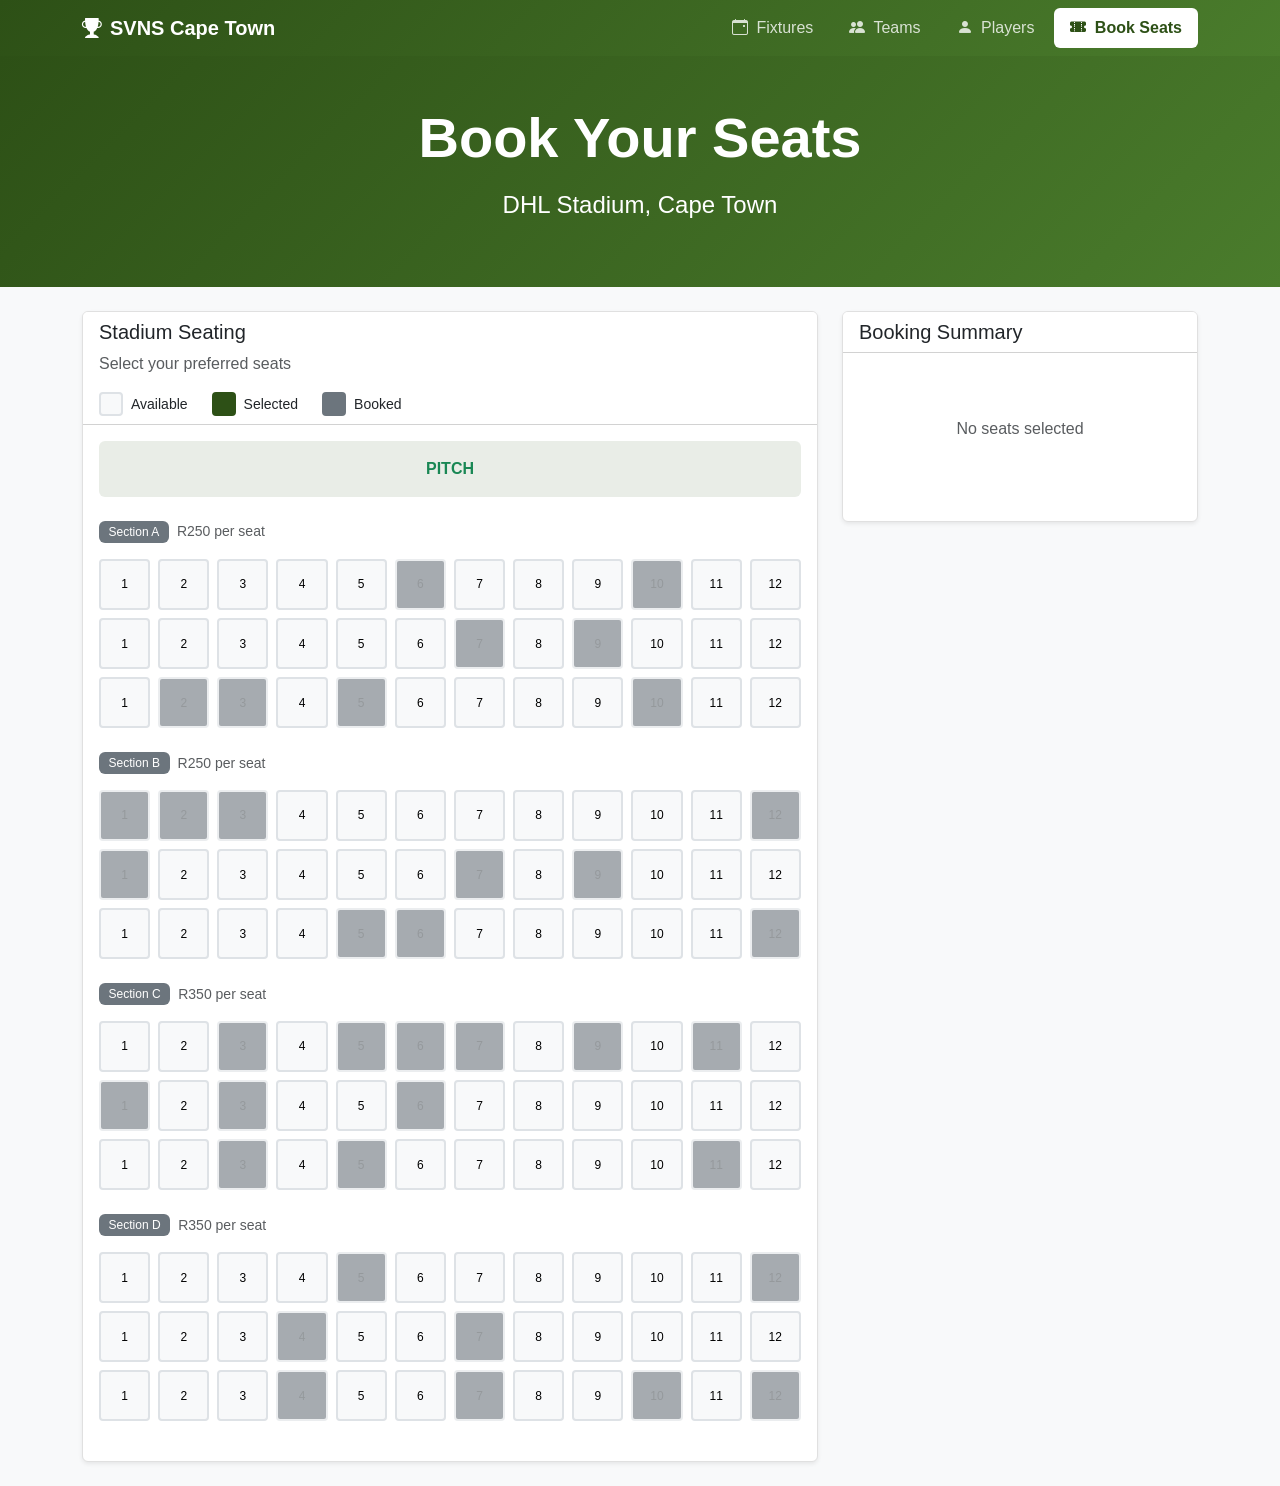
==== booking.html @ 6f95e70f "first commit" ====
<!DOCTYPE html>
<html lang="en">
<head>
    <meta charset="UTF-8">
    <meta name="viewport" content="width=device-width, initial-scale=1.0">
    <title>Book Seats - HSBC SVNS Cape Town</title>
    
    <link href="https://cdn.jsdelivr.net/npm/bootstrap@5.3.0/dist/css/bootstrap.min.css" rel="stylesheet">
    <link rel="stylesheet" href="https://cdn.jsdelivr.net/npm/bootstrap-icons@1.11.0/font/bootstrap-icons.min.css">
    <link rel="stylesheet" href="styles.css">
</head>
<body>
    <!-- Navigation -->
    <nav class="navbar navbar-expand-lg navbar-dark sticky-top" style="background: linear-gradient(135deg, #2d5016 0%, #4a7c2c 100%);">
        <div class="container">
            <a class="navbar-brand d-flex align-items-center" href="index.html">
                <i class="bi bi-trophy-fill me-2"></i>
                <span class="fw-bold">SVNS Cape Town</span>
            </a>
            <button class="navbar-toggler" type="button" data-bs-toggle="collapse" data-bs-target="#navbarNav">
                <span class="navbar-toggler-icon"></span>
            </button>
            <div class="collapse navbar-collapse justify-content-end" id="navbarNav">
                <ul class="navbar-nav gap-1">
                    <li class="nav-item">
                        <a class="nav-link rounded px-3" href="index.html">
                            <i class="bi bi-calendar-event me-1"></i>
                            <span class="d-none d-sm-inline">Fixtures</span>
                        </a>
                    </li>
                    <li class="nav-item">
                        <a class="nav-link rounded px-3" href="teams.html">
                            <i class="bi bi-people-fill me-1"></i>
                            <span class="d-none d-sm-inline">Teams</span>
                        </a>
                    </li>
                    <li class="nav-item">
                        <a class="nav-link rounded px-3" href="players.html">
                            <i class="bi bi-person-fill me-1"></i>
                            <span class="d-none d-sm-inline">Players</span>
                        </a>
                    </li>
                    <li class="nav-item">
                        <a class="nav-link active rounded px-3" href="booking.html">
                            <i class="bi bi-ticket-perforated-fill me-1"></i>
                            <span class="d-none d-sm-inline">Book Seats</span>
                        </a>
                    </li>
                </ul>
            </div>
        </div>
    </nav>

    <!-- Hero Section -->
    <div class="py-5" style="background: linear-gradient(135deg, #2d5016 0%, #4a7c2c 100%);">
        <div class="container text-center text-white animate-fade-in">
            <h1 class="display-4 fw-bold mb-3">Book Your Seats</h1>
            <p class="fs-4">DHL Stadium, Cape Town</p>
        </div>
    </div>

    <!-- Booking Section -->
    <div class="container py-4">
        <div class="row g-4">
            <!-- Seating Map -->
            <div class="col-lg-8">
                <div class="card shadow-sm">
                    <div class="card-header bg-white">
                        <h5 class="card-title mb-2">Stadium Seating</h5>
                        <p class="text-muted mb-3">Select your preferred seats</p>
                        <div class="d-flex gap-4 flex-wrap">
                            <div class="d-flex align-items-center gap-2">
                                <div class="seat-legend available"></div>
                                <small>Available</small>
                            </div>
                            <div class="d-flex align-items-center gap-2">
                                <div class="seat-legend selected"></div>
                                <small>Selected</small>
                            </div>
                            <div class="d-flex align-items-center gap-2">
                                <div class="seat-legend booked"></div>
                                <small>Booked</small>
                            </div>
                        </div>
                    </div>
                    <div class="card-body">
                        <div class="text-center py-3 mb-4 rounded" style="background-color: rgba(45, 80, 22, 0.1);">
                            <strong class="text-success">PITCH</strong>
                        </div>
                        <div id="seating-sections"></div>
                    </div>
                </div>
            </div>

            <!-- Booking Summary -->
            <div class="col-lg-4">
                <div class="card shadow-sm sticky-top" style="top: 80px;">
                    <div class="card-header bg-white">
                        <h5 class="card-title mb-0">Booking Summary</h5>
                    </div>
                    <div class="card-body" id="booking-summary">
                        <p class="text-muted text-center py-5">No seats selected</p>
                    </div>
                </div>
            </div>
        </div>
    </div>

    <!-- Toast Container -->
    <div class="toast-container position-fixed bottom-0 end-0 p-3">
        <div id="bookingToast" class="toast" role="alert">
            <div class="toast-header">
                <i class="bi bi-check-circle-fill text-success me-2"></i>
                <strong class="me-auto">Booking Confirmed</strong>
                <button type="button" class="btn-close" data-bs-dismiss="toast"></button>
            </div>
            <div class="toast-body" id="toast-message"></div>
        </div>
    </div>

    <script src="https://cdn.jsdelivr.net/npm/bootstrap@5.3.0/dist/js/bootstrap.bundle.min.js"></script>
    <script src="booking.js"></script>
</body>
</html>
---- styles.css ----
/* General Styles */
body {
    min-height: 100vh;
    background-color: #f8f9fa;
    font-family: -apple-system, BlinkMacSystemFont, 'Segoe UI', Roboto, 'Helvetica Neue', Arial, sans-serif;
}

/* Animations */
@keyframes fadeIn {
    from {
        opacity: 0;
        transform: translateY(10px);
    }
    to {
        opacity: 1;
        transform: translateY(0);
    }
}

@keyframes scaleIn {
    from {
        opacity: 0;
        transform: scale(0.95);
    }
    to {
        opacity: 1;
        transform: scale(1);
    }
}

.animate-fade-in {
    animation: fadeIn 0.5s ease-out;
}

.animate-scale-in {
    animation: scaleIn 0.3s ease-out;
}

/* Navigation */
.navbar .nav-link {
    transition: all 0.2s ease;
    color: rgba(255, 255, 255, 0.8);
}

.navbar .nav-link:hover {
    background-color: rgba(255, 255, 255, 0.1);
    color: white;
}

.navbar .nav-link.active {
    background-color: white !important;
    color: #2d5016 !important;
    font-weight: 600;
}

/* Cards */
.card {
    border: 1px solid #e0e0e0;
    transition: all 0.3s ease;
}

.card:hover {
    box-shadow: 0 8px 24px rgba(0, 0, 0, 0.12);
    transform: translateY(-2px);
}

/* Badges */
.badge {
    font-weight: 500;
    padding: 0.4em 0.8em;
}

/* Booking Seats */
.seat-legend {
    width: 24px;
    height: 24px;
    border-radius: 4px;
    border: 2px solid #dee2e6;
}

.seat-legend.available {
    background-color: #f8f9fa;
}

.seat-legend.selected {
    background-color: #2d5016;
    border-color: #2d5016;
}

.seat-legend.booked {
    background-color: #6c757d;
    border-color: #6c757d;
}

.seat {
    width: 100%;
    aspect-ratio: 1;
    border: 2px solid #dee2e6;
    border-radius: 4px;
    background-color: #f8f9fa;
    font-size: 0.75rem;
    font-weight: 500;
    transition: all 0.2s ease;
    cursor: pointer;
    display: flex;
    align-items: center;
    justify-content: center;
}

.seat:hover:not(.booked) {
    border-color: #2d5016;
    background-color: rgba(45, 80, 22, 0.1);
}

.seat.selected {
    background-color: #2d5016;
    color: white;
    border-color: #2d5016;
}

.seat.booked {
    background-color: #6c757d;
    cursor: not-allowed;
    opacity: 0.6;
}

/* Team and Player Cards */
.team-avatar, .player-avatar {
    width: 96px;
    height: 96px;
    background: linear-gradient(135deg, #2d5016 0%, #4a7c2c 100%);
    border-radius: 50%;
    display: flex;
    align-items: center;
    justify-content: center;
    font-size: 2rem;
    font-weight: bold;
    color: white;
    margin: 0 auto;
}

.player-avatar {
    width: 80px;
    height: 80px;
    background-color: #e9ecef;
    color: #6c757d;
}

/* Responsive */
@media (max-width: 768px) {
    .display-1 {
        font-size: 3rem;
    }
    
    .display-4 {
        font-size: 2rem;
    }
}

/* Utilities */
.text-gold {
    color: #d4af37;
}

.bg-pitch {
    background: linear-gradient(135deg, #2d5016 0%, #4a7c2c 100%);
}
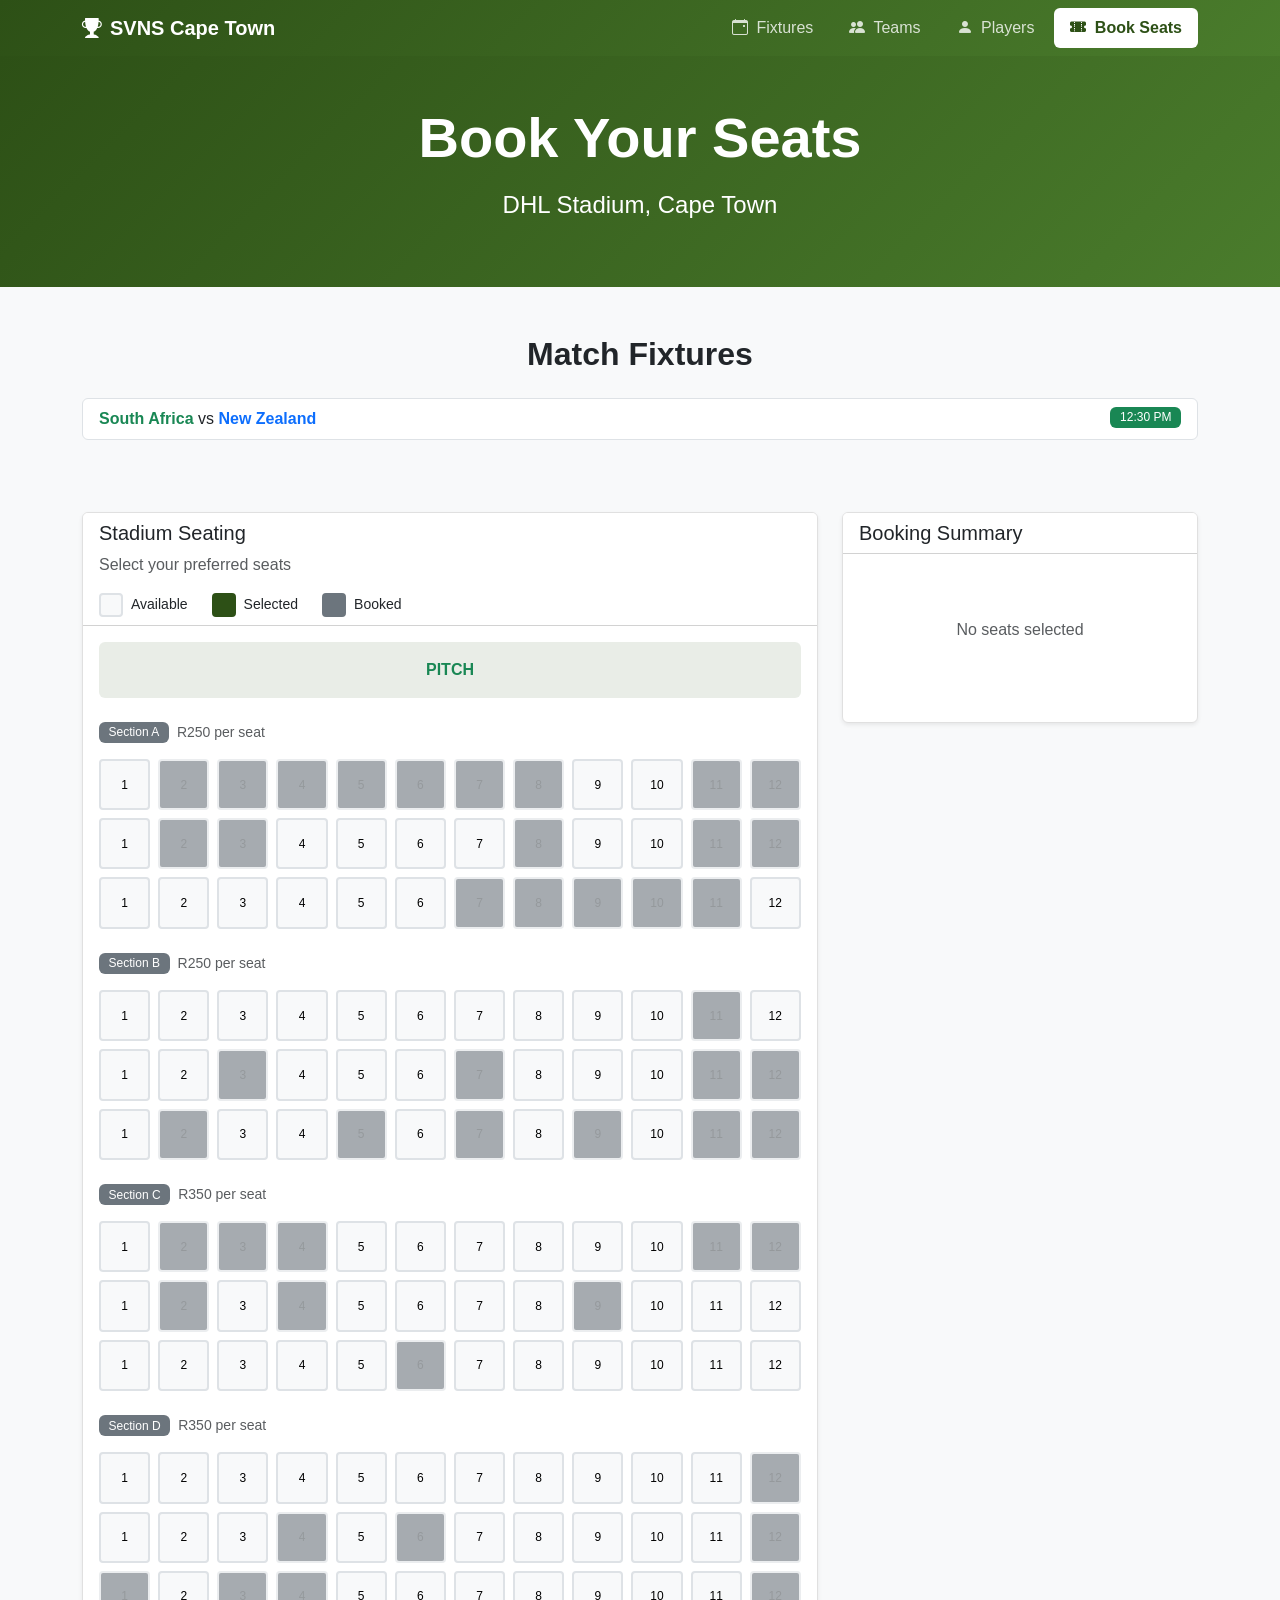
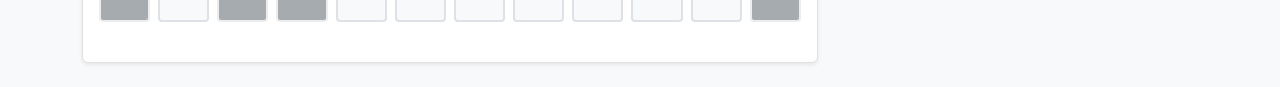
==== commit baf220a2: "I added a team sheet when clicked on team name in the bookings page." ====
--- a/booking.html
+++ b/booking.html
@@ -59,7 +59,56 @@
         </div>
     </div>
 
-    <!-- Booking Section -->
+    <!-- Fixtures Section -->
+<div class="container my-5">
+  <h2 class="fw-bold mb-4 text-center">Match Fixtures</h2>
+
+  <ul class="list-group">
+    <!-- Match 1 -->
+    <li class="list-group-item">
+      <strong data-bs-toggle="collapse" data-bs-target="#saPlayers" role="button" class="text-success">
+        South Africa
+      </strong>
+      vs
+      <strong data-bs-toggle="collapse" data-bs-target="#nzPlayers" role="button" class="text-primary">
+        New Zealand
+      </strong>
+      <span class="badge bg-success float-end">12:30 PM</span>
+
+      <!-- Players Collapse -->
+      <div class="collapse mt-2" id="saPlayers">
+        <ol class=" ms-3">
+          <li>Christie Grobbelaar </li>
+          <li>Ryan Oosthuizen</li>
+          <li>Impi Visser </li>
+          <li>Zain Davids</li>
+          <li>Queqin Nortje</li>
+          <li>Tiaan Pretorius</li>
+          <li>Shaun Williams</li>
+          <li>Selvyn Davids(C)</li>
+          <li>Tristan Leyds</li>
+          <li>Rosco Specman</li>
+        </ol>
+      </div>
+      <div class="collapse mt-2" id="nzPlayers">
+        <ol class=" ms-3">
+          <li>Scott Curry</li>
+          <li>Brady Rush</li>
+          <li>Tone Ng Shiu</li>
+          <li>Akuila Rokolisoa</li>
+          <li>Dylan Collier(C)</li>
+          <li>Ngarohi McGarvey-Black</li>
+          <li>Fehi Fineanganofo</li>
+          <li>Andrew Knewstubb</li>
+          <li>Regan Ware</li>
+          <li>Regan Ware</li>
+        </ul>
+      </div>
+    </li>
+  </ol>
+</div>
+
+<!-- Booking Section -->
     <div class="container py-4">
         <div class="row g-4">
             <!-- Seating Map -->
